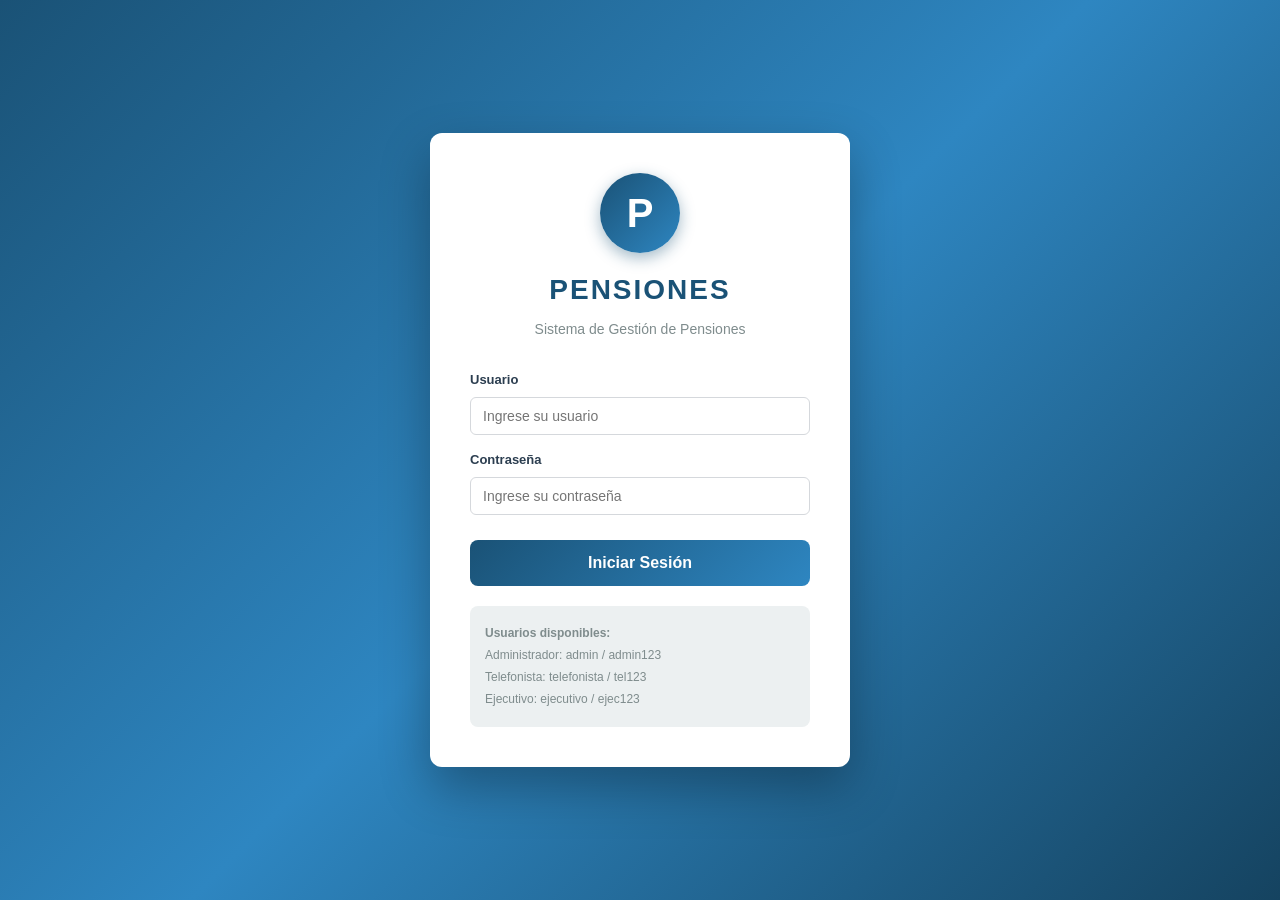
==== index.html @ 74b13412 "Versión inicial PENSIONES" ====
<!DOCTYPE html>
<html lang="es">
<head>
    <meta charset="UTF-8">
    <meta name="viewport" content="width=device-width, initial-scale=1.0">
    <title>PENSIONES - Iniciar Sesión</title>
    <link rel="stylesheet" href="styles.css">
</head>
<body class="login-body">
    <div class="login-container">
        <div class="login-header">
            <div class="logo">P</div>
            <h1>PENSIONES</h1>
            <p>Sistema de Gestión de Pensiones</p>
        </div>
        
        <form id="loginForm">
            <div class="form-group">
                <label for="usuario">Usuario</label>
                <input type="text" id="usuario" name="usuario" placeholder="Ingrese su usuario" required>
            </div>
            
            <div class="form-group">
                <label for="contraseña">Contraseña</label>
                <input type="password" id="contraseña" name="contraseña" placeholder="Ingrese su contraseña" required>
            </div>
            
            <button type="submit" class="btn-login">Iniciar Sesión</button>
            
            <div class="login-info">
                <p><strong>Usuarios disponibles:</strong></p>
                <p>Administrador: admin / admin123</p>
                <p>Telefonista: telefonista / tel123</p>
                <p>Ejecutivo: ejecutivo / ejec123</p>
            </div>
        </form>
        
        <div id="errorMessage" class="error-message"></div>
    </div>
    
    <script src="app.js"></script>
</body>
</html>
---- styles.css ----
/* ==================== RESET Y BASE ==================== */
* {
    margin: 0;
    padding: 0;
    box-sizing: border-box;
}

:root {
    --primary: #1a5276;
    --primary-dark: #154360;
    --primary-light: #2e86c1;
    --accent: #f39c12;
    --accent-dark: #e67e22;
    --success: #27ae60;
    --success-dark: #1e8449;
    --warning: #f39c12;
    --danger: #e74c3c;
    --gray-light: #ecf0f1;
    --gray: #7f8c8d;
    --dark: #2c3e50;
    --white: #ffffff;
    --shadow: 0 2px 10px rgba(0, 0, 0, 0.1);
}

body {
    font-family: 'Segoe UI', Tahoma, Geneva, Verdana, sans-serif;
    background-color: var(--gray-light);
    color: var(--dark);
    line-height: 1.6;
}

/* ==================== LOGIN ==================== */
.login-body {
    background: linear-gradient(135deg, #1a5276 0%, #2e86c1 50%, #154360 100%);
    min-height: 100vh;
    display: flex;
    justify-content: center;
    align-items: center;
    padding: 20px;
}

.login-container {
    background: var(--white);
    border-radius: 12px;
    padding: 40px;
    width: 100%;
    max-width: 420px;
    box-shadow: 0 20px 50px rgba(0, 0, 0, 0.3);
    animation: slideIn 0.5s ease-out;
}

@keyframes slideIn {
    from {
        opacity: 0;
        transform: translateY(-30px);
    }
    to {
        opacity: 1;
        transform: translateY(0);
    }
}

.login-header {
    text-align: center;
    margin-bottom: 30px;
}

.logo {
    width: 80px;
    height: 80px;
    background: linear-gradient(135deg, var(--primary), var(--primary-light));
    color: white;
    font-size: 40px;
    font-weight: bold;
    border-radius: 50%;
    display: flex;
    align-items: center;
    justify-content: center;
    margin: 0 auto 15px;
    box-shadow: 0 5px 15px rgba(26, 82, 118, 0.4);
}

.login-header h1 {
    color: var(--primary);
    font-size: 28px;
    letter-spacing: 2px;
}

.login-header p {
    color: var(--gray);
    font-size: 14px;
    margin-top: 5px;
}

.btn-login {
    width: 100%;
    padding: 14px;
    background: linear-gradient(135deg, var(--primary), var(--primary-light));
    color: white;
    border: none;
    border-radius: 8px;
    font-size: 16px;
    font-weight: 600;
    cursor: pointer;
    transition: all 0.3s;
    margin-top: 10px;
}

.btn-login:hover {
    background: linear-gradient(135deg, var(--primary-dark), var(--primary));
    transform: translateY(-2px);
    box-shadow: 0 5px 15px rgba(26, 82, 118, 0.4);
}

.login-info {
    background: var(--gray-light);
    border-radius: 8px;
    padding: 15px;
    margin-top: 20px;
    font-size: 12px;
    color: var(--gray);
}

.login-info p {
    margin: 3px 0;
}

.error-message {
    background: #fdecea;
    color: var(--danger);
    padding: 10px;
    border-radius: 8px;
    margin-top: 15px;
    text-align: center;
    display: none;
    font-size: 14px;
}

/* ==================== NAVBAR ==================== */
.dashboard-body {
    background-color: #f5f6fa;
}

.navbar {
    background: linear-gradient(135deg, var(--primary-dark), var(--primary));
    color: white;
    padding: 0 25px;
    height: 60px;
    display: flex;
    justify-content: space-between;
    align-items: center;
    position: fixed;
    top: 0;
    left: 0;
    right: 0;
    z-index: 100;
    box-shadow: 0 2px 10px rgba(0, 0, 0, 0.2);
}

.nav-brand {
    display: flex;
    align-items: center;
    gap: 10px;
    font-weight: bold;
    font-size: 18px;
    letter-spacing: 1px;
}

.logo-small {
    width: 35px;
    height: 35px;
    background: var(--accent);
    color: white;
    font-weight: bold;
    border-radius: 8px;
    display: flex;
    align-items: center;
    justify-content: center;
    font-size: 18px;
}

.nav-info {
    display: flex;
    align-items: center;
    gap: 15px;
}

.role-badge {
    padding: 5px 12px;
    border-radius: 20px;
    font-size: 11px;
    font-weight: bold;
    letter-spacing: 1px;
    color: white;
}

.admin-badge {
    background: var(--danger);
}

.telefonista-badge {
    background: var(--accent-dark);
}

.ejecutivo-badge {
    background: var(--success);
}

.user-name {
    font-size: 14px;
    opacity: 0.9;
}

.btn-logout {
    background: rgba(255, 255, 255, 0.15);
    color: white;
    border: 1px solid rgba(255, 255, 255, 0.3);
    padding: 8px 15px;
    border-radius: 6px;
    cursor: pointer;
    font-size: 13px;
    transition: all 0.3s;
}

.btn-logout:hover {
    background: var(--danger);
    border-color: var(--danger);
}

/* ==================== LAYOUT ==================== */
.container {
    display: flex;
    margin-top: 60px;
    min-height: calc(100vh - 60px);
}

.sidebar {
    width: 230px;
    background: var(--white);
    box-shadow: 2px 0 10px rgba(0, 0, 0, 0.05);
    padding-top: 20px;
    flex-shrink: 0;
}

.nav-menu {
    list-style: none;
}

.nav-menu li {
    padding: 14px 20px;
    cursor: pointer;
    display: flex;
    align-items: center;
    gap: 12px;
    color: var(--dark);
    transition: all 0.3s;
    border-left: 4px solid transparent;
    font-size: 14px;
}

.nav-menu li:hover {
    background: var(--gray-light);
}

.nav-menu li.active {
    background: linear-gradient(90deg, rgba(26, 82, 118, 0.1), transparent);
    border-left-color: var(--primary);
    color: var(--primary);
    font-weight: 600;
}

.menu-icon {
    font-size: 18px;
}

.main-content {
    flex: 1;
    padding: 25px 30px;
    overflow-x: hidden;
}

.section {
    display: none;
    animation: fadeIn 0.3s ease;
}

.section.active {
    display: block;
}

@keyframes fadeIn {
    from {
        opacity: 0;
        transform: translateY(10px);
    }
    to {
        opacity: 1;
        transform: translateY(0);
    }
}

.section h2 {
    color: var(--primary);
    font-size: 24px;
    margin-bottom: 20px;
    border-bottom: 2px solid var(--gray-light);
    padding-bottom: 10px;
}

/* ==================== STATS (DASHBOARD) ==================== */
.stats-grid {
    display: grid;
    grid-template-columns: repeat(auto-fit, minmax(200px, 1fr));
    gap: 20px;
    margin-bottom: 25px;
}

.stat-card {
    background: var(--white);
    border-radius: 10px;
    padding: 20px;
    box-shadow: var(--shadow);
    border-top: 4px solid var(--primary);
    transition: transform 0.3s;
}

.stat-card:hover {
    transform: translateY(-5px);
}

.stat-card h3 {
    color: var(--gray);
    font-size: 13px;
    font-weight: 600;
    text-transform: uppercase;
    letter-spacing: 1px;
    margin-bottom: 10px;
}

.stat-number {
    font-size: 36px;
    font-weight: bold;
    color: var(--primary);
}

.recent-activity {
    background: var(--white);
    border-radius: 10px;
    padding: 20px;
    box-shadow: var(--shadow);
}

.recent-activity h3 {
    color: var(--primary);
    margin-bottom: 15px;
    font-size: 16px;
}

.activity-list ul {
    list-style: none;
}

.activity-list li {
    padding: 10px 0;
    border-bottom: 1px solid var(--gray-light);
    display: flex;
    align-items: center;
    gap: 15px;
    font-size: 14px;
}

.activity-list li:last-child {
    border-bottom: none;
}

.activity-date {
    color: var(--gray);
    font-size: 12px;
    min-width: 80px;
}

.activity-text {
    flex: 1;
}

.no-activity {
    color: var(--gray);
    text-align: center;
    padding: 20px;
}

/* ==================== FORMULARIOS ==================== */
.cita-form {
    background: var(--white);
    border-radius: 10px;
    padding: 25px;
    box-shadow: var(--shadow);
    max-width: 900px;
}

.form-row {
    display: grid;
    grid-template-columns: 1fr 1fr;
    gap: 15px;
}

.form-group {
    margin-bottom: 15px;
}

.form-group label {
    display: block;
    font-size: 13px;
    font-weight: 600;
    color: var(--dark);
    margin-bottom: 6px;
}

.form-group input,
.form-group select,
.form-group textarea {
    width: 100%;
    padding: 10px 12px;
    border: 1px solid #d5d8dc;
    border-radius: 6px;
    font-size: 14px;
    font-family: inherit;
    transition: border-color 0.3s, box-shadow 0.3s;
    background: white;
}

.form-group input:focus,
.form-group select:focus,
.form-group textarea:focus {
    outline: none;
    border-color: var(--primary-light);
    box-shadow: 0 0 0 3px rgba(46, 134, 193, 0.15);
}

.form-group textarea {
    resize: vertical;
    min-height: 100px;
}

.form-actions {
    display: flex;
    gap: 10px;
    margin-top: 20px;
}

/* ==================== BOTONES ==================== */
.btn-primary {
    background: linear-gradient(135deg, var(--primary), var(--primary-light));
    color: white;
    border: none;
    padding: 12px 25px;
    border-radius: 6px;
    font-size: 14px;
    font-weight: 600;
    cursor: pointer;
    transition: all 0.3s;
}

.btn-primary:hover {
    background: linear-gradient(135deg, var(--primary-dark), var(--primary));
    transform: translateY(-2px);
    box-shadow: 0 4px 12px rgba(26, 82, 118, 0.3);
}

.btn-secondary {
    background: var(--gray-light);
    color: var(--dark);
    border: 1px solid #d5d8dc;
    padding: 12px 25px;
    border-radius: 6px;
    font-size: 14px;
    cursor: pointer;
    transition: all 0.3s;
}

.btn-secondary:hover {
    background: #dfe3e6;
}

.btn-danger {
    background: var(--danger);
    color: white;
    border: none;
    padding: 12px 25px;
    border-radius: 6px;
    font-size: 14px;
    font-weight: 600;
    cursor: pointer;
    transition: all 0.3s;
}

.btn-danger:hover {
    background: #c0392b;
}

.btn-action {
    background: var(--gray-light);
    border: 1px solid #d5d8dc;
    border-radius: 4px;
    padding: 5px 10px;
    cursor: pointer;
    font-size: 13px;
    transition: all 0.3s;
}

.btn-action:hover {
    background: var(--primary);
    color: white;
}

/* ==================== TABLAS ==================== */
.table-container {
    background: var(--white);
    border-radius: 10px;
    box-shadow: var(--shadow);
    overflow-x: auto;
}

.data-table {
    width: 100%;
    border-collapse: collapse;
    font-size: 13px;
}

.data-table thead {
    background: var(--primary);
    color: white;
}

.data-table th {
    padding: 12px 15px;
    text-align: left;
    font-weight: 600;
    white-space: nowrap;
}

.data-table td {
    padding: 10px 15px;
    border-bottom: 1px solid var(--gray-light);
    vertical-align: middle;
}

.data-table tbody tr {
    transition: background 0.2s;
}

.data-table tbody tr:hover {
    background: #f0f8fb;
}

.empty-table {
    text-align: center;
    color: var(--gray);
    padding: 30px !important;
}

/* ==================== FILTROS ==================== */
.filters {
    display: flex;
    gap: 15px;
    margin-bottom: 20px;
    flex-wrap: wrap;
}

.filters input,
.filters select {
    padding: 10px 12px;
    border: 1px solid #d5d8dc;
    border-radius: 6px;
    font-size: 13px;
    background: white;
}

.filters input {
    flex: 1;
    min-width: 250px;
    max-width: 400px;
}

.filters input:focus,
.filters select:focus {
    outline: none;
    border-color: var(--primary-light);
}

/* ==================== STATUS BADGES ==================== */
.status-badge {
    padding: 4px 10px;
    border-radius: 15px;
    font-size: 10px;
    font-weight: bold;
    letter-spacing: 1px;
    white-space: nowrap;
}

.status-badge.pendiente {
    background: #fef9e7;
    color: var(--warning);
    border: 1px solid var(--warning);
}

.status-badge.reunion {
    background: #eafaf1;
    color: var(--success);
    border: 1px solid var(--success);
}

.status-badge.cerrado {
    background: #e8f8f5;
    color: #148f77;
    border: 1px solid #148f77;
}

/* ==================== CALENDARIO ==================== */
.calendar-container {
    background: var(--white);
    border-radius: 10px;
    box-shadow: var(--shadow);
    padding: 20px;
    max-width: 900px;
}

.calendar-header {
    display: flex;
    justify-content: space-between;
    align-items: center;
    margin-bottom: 15px;
}

.calendar-header h3 {
    color: var(--primary);
    font-size: 20px;
    text-transform: capitalize;
}

.calendar-header button {
    background: var(--gray-light);
    border: 1px solid #d5d8dc;
    padding: 8px 15px;
    border-radius: 6px;
    cursor: pointer;
    font-size: 13px;
    transition: all 0.3s;
}

.calendar-header button:hover {
    background: var(--primary);
    color: white;
}

.calendar-grid {
    display: grid;
    grid-template-columns: repeat(7, 1fr);
    gap: 5px;
    margin-bottom: 5px;
}

.calendar-day-header {
    text-align: center;
    font-size: 12px;
    font-weight: 600;
    color: var(--gray);
    padding: 8px 0;
    text-transform: uppercase;
}

.calendar-days {
    display: grid;
    grid-template-columns: repeat(7, 1fr);
    gap: 5px;
}

.calendar-day {
    aspect-ratio: 1;
    background: var(--gray-light);
    border-radius: 6px;
    display: flex;
    flex-direction: column;
    align-items: center;
    justify-content: center;
    cursor: pointer;
    transition: all 0.3s;
    position: relative;
    font-size: 14px;
}

.calendar-day:hover {
    background: var(--primary-light);
    color: white;
    transform: scale(1.05);
}

.calendar-day.empty {
    background: transparent;
    cursor: default;
}

.calendar-day.empty:hover {
    background: transparent;
    transform: none;
}

.calendar-day.today {
    border: 2px solid var(--primary);
    font-weight: bold;
}

.calendar-day.has-citas {
    background: #eaf2f8;
    font-weight: 600;
}

.calendar-day.has-citas:hover {
    background: var(--primary);
}

.day-badge {
    background: var(--accent);
    color: white;
    border-radius: 50%;
    font-size: 10px;
    min-width: 18px;
    height: 18px;
    display: flex;
    align-items: center;
    justify-content: center;
    position: absolute;
    top: 2px;
    right: 2px;
    font-weight: bold;
}

.day-appointments {
    background: var(--white);
    border-radius: 10px;
    box-shadow: var(--shadow);
    padding: 20px;
    margin-top: 20px;
    max-width: 900px;
}

.day-appointments h3 {
    color: var(--primary);
    margin-bottom: 15px;
    font-size: 16px;
}

.day-citas-list {
    list-style: none;
}

.day-cita-item {
    display: flex;
    align-items: center;
    gap: 15px;
    padding: 12px 0;
    border-bottom: 1px solid var(--gray-light);
    font-size: 14px;
}

.day-cita-item:last-child {
    border-bottom: none;
}

.cita-hora {
    background: var(--primary);
    color: white;
    padding: 3px 8px;
    border-radius: 4px;
    font-weight: bold;
    font-size: 12px;
    min-width: 50px;
    text-align: center;
}

.cita-nombre {
    font-weight: 600;
    flex: 1;
}

.cita-ejecutivo {
    color: var(--gray);
    font-size: 12px;
}

/* ==================== MODAL ==================== */
.modal {
    display: none;
    position: fixed;
    z-index: 1000;
    left: 0;
    top: 0;
    width: 100%;
    height: 100%;
    background-color: rgba(0, 0, 0, 0.5);
    overflow-y: auto;
    animation: fadeIn 0.2s ease;
}

.modal-content {
    background: var(--white);
    margin: 5% auto;
    padding: 25px;
    border-radius: 12px;
    width: 90%;
    max-width: 700px;
    box-shadow: 0 20px 50px rgba(0, 0, 0, 0.3);
    animation: slideIn 0.3s ease;
    position: relative;
}

.modal-content h2 {
    color: var(--primary);
    margin-bottom: 15px;
    border-bottom: 2px solid var(--gray-light);
    padding-bottom: 10px;
}

.close {
    position: absolute;
    right: 20px;
    top: 15px;
    font-size: 28px;
    cursor: pointer;
    color: var(--gray);
    transition: color 0.3s;
}

.close:hover {
    color: var(--danger);
}

.modal-body {
    margin-bottom: 20px;
}

.detail-grid {
    display: grid;
    grid-template-columns: 1fr 1fr;
    gap: 10px;
    margin-bottom: 15px;
}

.detail-item {
    font-size: 13px;
    padding: 8px;
    background: var(--gray-light);
    border-radius: 6px;
}

.detail-item strong {
    color: var(--primary);
}

.detail-note {
    background: #fef9e7;
    border-left: 4px solid var(--accent);
    padding: 12px;
    border-radius: 4px;
    margin-bottom: 15px;
    font-size: 14px;
}

.detail-executive {
    background: #eafaf1;
    border-left: 4px solid var(--success);
    padding: 12px;
    border-radius: 4px;
    font-size: 14px;
    line-height: 2;
}

.modal-actions {
    display: flex;
    gap: 10px;
    justify-content: flex-end;
    border-top: 1px solid var(--gray-light);
    padding-top: 15px;
    margin-top: 15px;
}

/* ==================== ACCIONES EJECUTIVO ==================== */
.executive-actions {
    background: #f8f9fa;
    border-radius: 8px;
    padding: 20px;
    border: 1px solid #e5e7eb;
}

.executive-actions h3 {
    color: var(--primary);
    font-size: 16px;
    margin-bottom: 15px;
}

.check-option {
    display: flex;
    align-items: center;
    gap: 10px;
    padding: 10px 0;
    font-size: 14px;
}

.check-option input[type="checkbox"] {
    width: 18px;
    height: 18px;
    accent-color: var(--primary);
    cursor: pointer;
}

.check-option label {
    flex: 1;
    cursor: pointer;
    font-weight: 500;
}

/* ==================== MIS CITAS STATS ==================== */
.stats-row {
    display: flex;
    gap: 20px;
    margin-bottom: 20px;
    flex-wrap: wrap;
}

.mini-stat {
    background: var(--white);
    border-radius: 10px;
    padding: 15px 25px;
    box-shadow: var(--shadow);
    display: flex;
    flex-direction: column;
    align-items: center;
    min-width: 150px;
    border-top: 4px solid var(--primary);
}

.mini-stat-number {
    font-size: 32px;
    font-weight: bold;
    color: var(--primary);
}

.mini-stat span:last-child {
    font-size: 12px;
    color: var(--gray);
    text-transform: uppercase;
    letter-spacing: 0.5px;
}

/* ==================== TABLA EJECUTIVOS (ADMIN) ==================== */
.executives-list {
    background: var(--white);
    border-radius: 10px;
    box-shadow: var(--shadow);
    padding: 20px;
    overflow-x: auto;
}

/* ==================== SELECTOR EJECUTIVO ==================== */
.executive-selector {
    background: var(--white);
    border-radius: 10px;
    box-shadow: var(--shadow);
    padding: 15px 20px;
    margin-bottom: 20px;
    display: flex;
    align-items: center;
    gap: 12px;
    flex-wrap: wrap;
}

.executive-selector label {
    font-size: 14px;
    font-weight: 600;
    color: var(--dark);
}

.executive-selector select {
    padding: 10px 12px;
    border: 1px solid #d5d8dc;
    border-radius: 6px;
    font-size: 14px;
    background: white;
    flex: 1;
    max-width: 400px;
    cursor: pointer;
}

.executive-selector select:focus {
    outline: none;
    border-color: var(--primary-light);
    box-shadow: 0 0 0 3px rgba(46, 134, 193, 0.15);
}

/* ==================== RESPONSIVE ==================== */
@media (max-width: 768px) {
    .container {
        flex-direction: column;
    }
    
    .sidebar {
        width: 100%;
        padding-top: 0;
    }
    
    .nav-menu {
        display: flex;
        overflow-x: auto;
    }
    
    .nav-menu li {
        white-space: nowrap;
        padding: 12px 15px;
        border-left: none;
        border-bottom: 4px solid transparent;
    }
    
    .nav-menu li.active {
        border-left: none;
        border-bottom-color: var(--primary);
    }
    
    .form-row {
        grid-template-columns: 1fr;
    }
    
    .detail-grid {
        grid-template-columns: 1fr;
    }
    
    .navbar {
        padding: 0 15px;
    }
    
    .user-name {
        display: none;
    }
    
    .filters {
        flex-direction: column;
    }
    
    .filters input {
        max-width: 100%;
    }
}

/* ==================== SCROLLBAR ==================== */
::-webkit-scrollbar {
    width: 8px;
    height: 8px;
}

::-webkit-scrollbar-track {
    background: var(--gray-light);
}

::-webkit-scrollbar-thumb {
    background: var(--primary-light);
    border-radius: 4px;
}

::-webkit-scrollbar-thumb:hover {
    background: var(--primary);
}
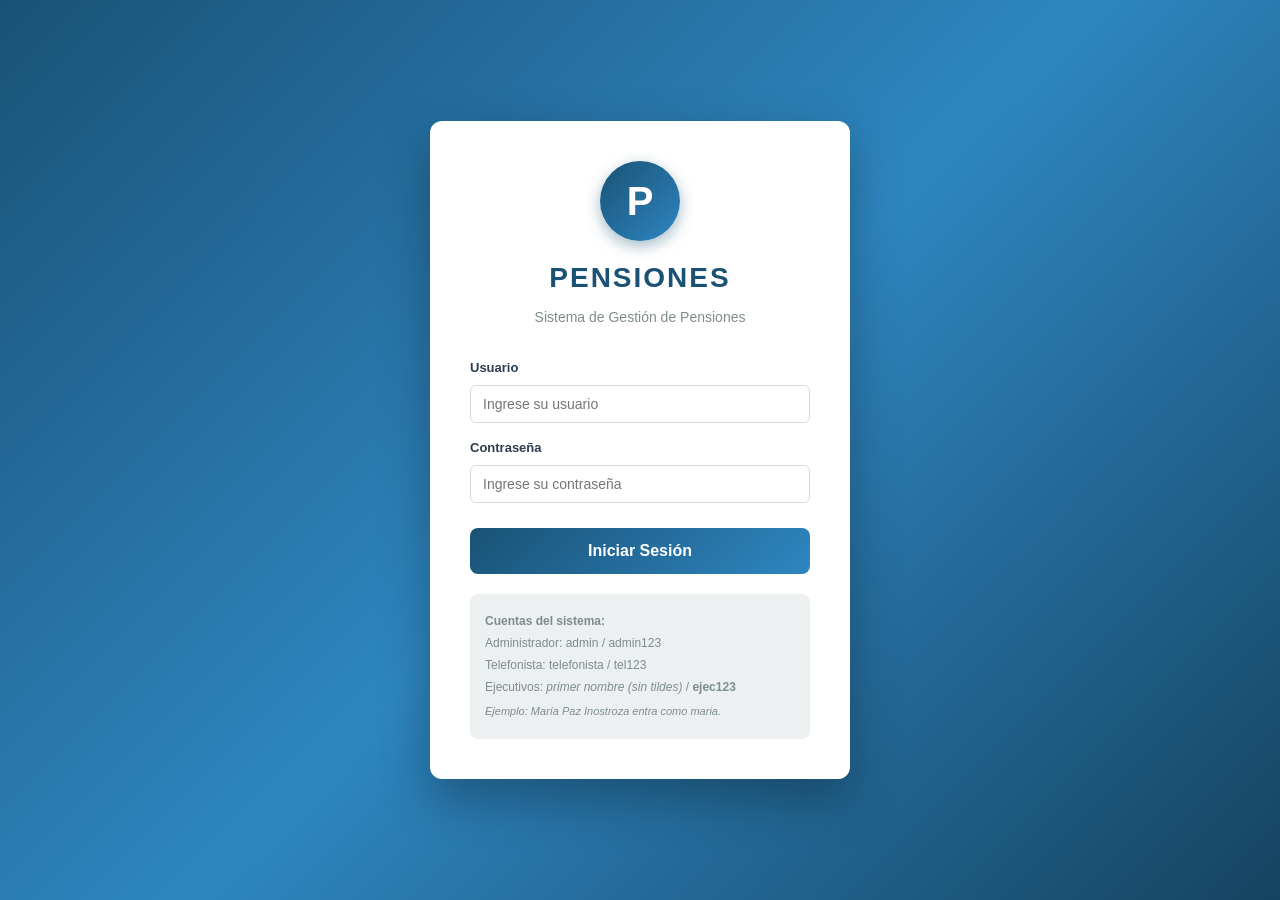
==== commit dea8d3e1: "feat: usuarios dinamicos por ejecutivo, telefono, WhatsApp, CRUD gestion" ====
--- a/index.html
+++ b/index.html
@@ -28,10 +28,11 @@
             <button type="submit" class="btn-login">Iniciar Sesión</button>
             
             <div class="login-info">
-                <p><strong>Usuarios disponibles:</strong></p>
+                <p><strong>Cuentas del sistema:</strong></p>
                 <p>Administrador: admin / admin123</p>
                 <p>Telefonista: telefonista / tel123</p>
-                <p>Ejecutivo: ejecutivo / ejec123</p>
+                <p>Ejecutivos: <em>primer nombre (sin tildes)</em> / <strong>ejec123</strong></p>
+                <p class="login-info-small">Ejemplo: María Paz Inostroza entra como <em>maria</em>.</p>
             </div>
         </form>
         
--- a/styles.css
+++ b/styles.css
@@ -125,6 +125,12 @@
     margin: 3px 0;
 }
 
+.login-info-small {
+    font-size: 11px;
+    font-style: italic;
+    margin-top: 6px !important;
+}
+
 .error-message {
     background: #fdecea;
     color: var(--danger);
@@ -511,6 +517,36 @@
 .btn-action:hover {
     background: var(--primary);
     color: white;
+}
+
+.btn-action.danger {
+    color: #e74c3c;
+    border-color: #e74c3c;
+}
+
+.btn-action.danger:hover {
+    background: #e74c3c;
+    color: white;
+}
+
+.section-header {
+    display: flex;
+    justify-content: space-between;
+    align-items: center;
+    flex-wrap: wrap;
+    gap: 10px;
+    margin-bottom: 10px;
+}
+
+.section-header h2 {
+    margin: 0;
+}
+
+.form-hint {
+    display: block;
+    margin: 4px 0 10px;
+    font-size: 12px;
+    color: #7f8c8d;
 }
 
 /* ==================== TABLAS ==================== */
@@ -821,6 +857,10 @@
     padding-bottom: 10px;
 }
 
+.modal-content.modal-sm {
+    max-width: 480px;
+}
+
 .close {
     position: absolute;
     right: 20px;
